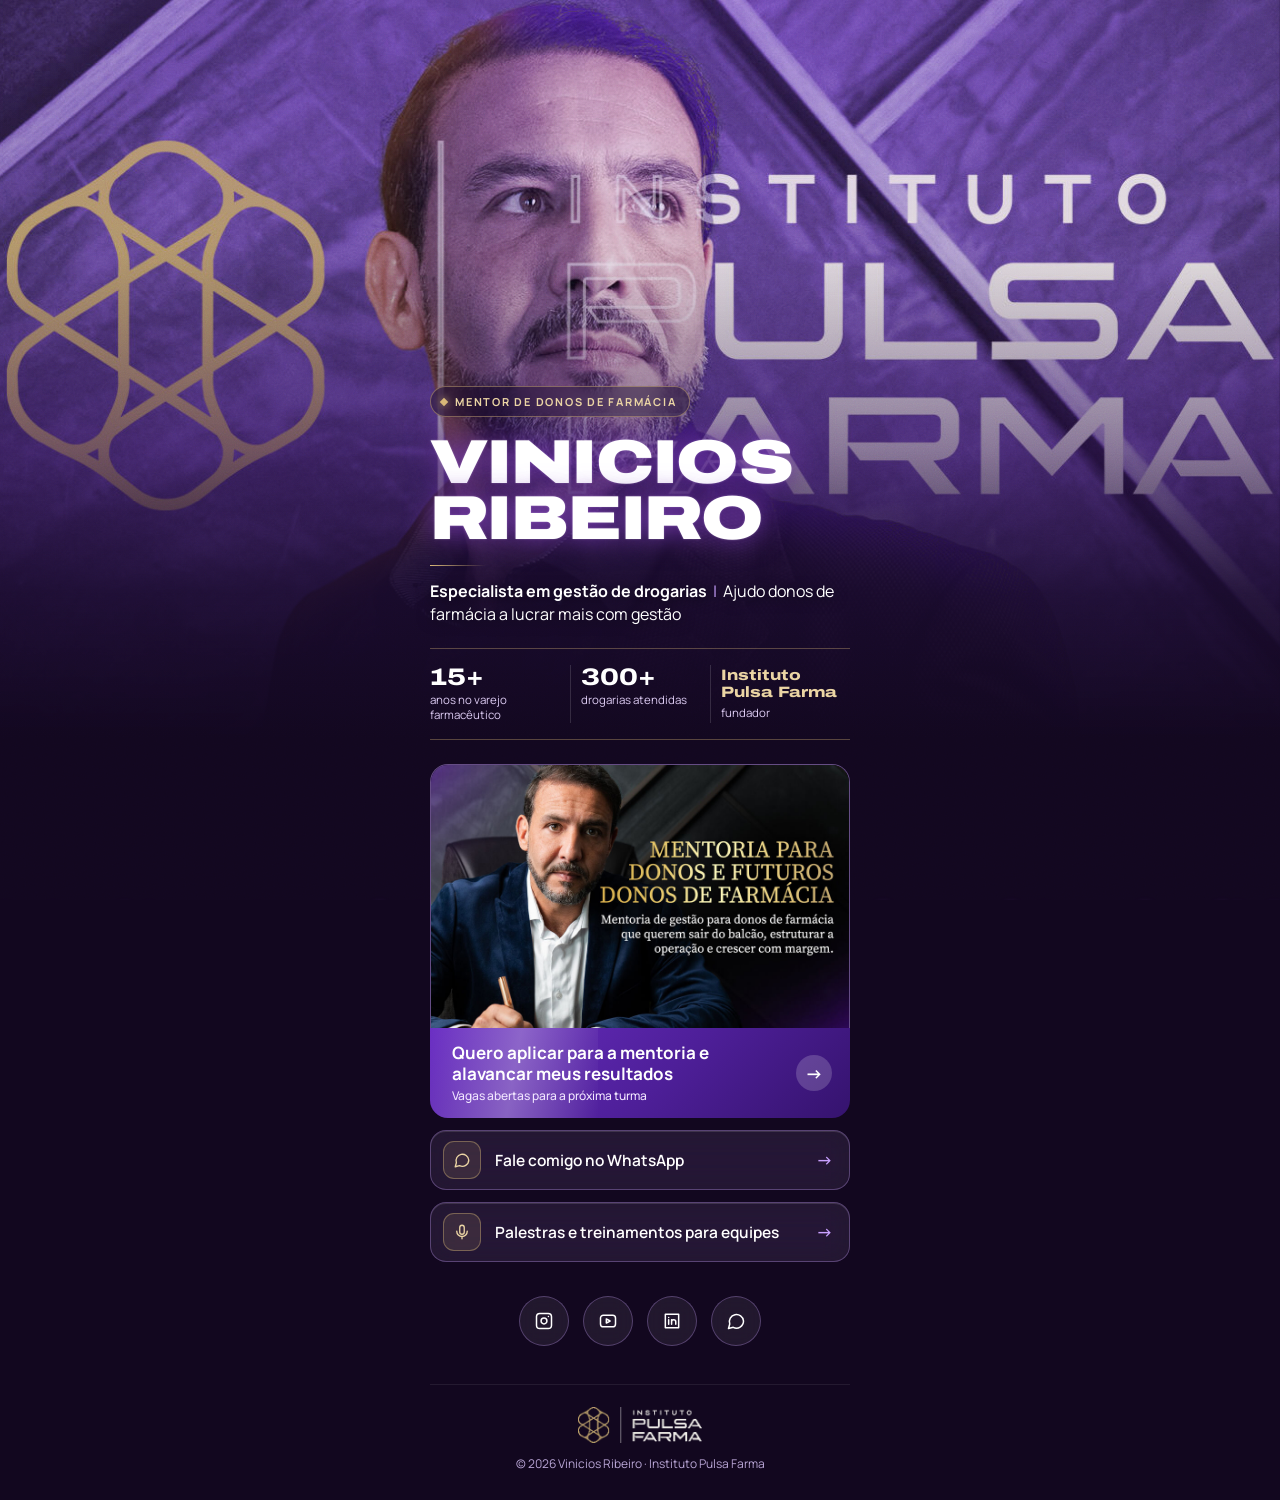
==== bio/index.html @ 01b91b5d "Adiciona página link na bio em /bio Co-Authored-By: Claude Opus 5.5 <noreply@anthropic.com> Claude-S" ====
<!DOCTYPE html>
<html lang="pt-BR">
<head>
<meta charset="utf-8">
<meta name="viewport" content="width=device-width, initial-scale=1, viewport-fit=cover">
<title>Vinicios Ribeiro · Gestão de Drogarias</title>
<meta name="description" content="Especialista em gestão de drogarias. Ajudo donos de farmácia a lucrar mais com gestão.">
<meta name="theme-color" content="#12071F">
<link rel="preconnect" href="https://fonts.googleapis.com">
<link rel="preconnect" href="https://fonts.gstatic.com" crossorigin>
<link href="https://fonts.googleapis.com/css2?family=Archivo:wdth,wght@112,500;125,800;125,900&family=Manrope:wght@400;500;600;700&display=swap" rel="stylesheet">
<link rel="preload" as="image" href="assets/vinicios-bg.jpg">
<link rel="stylesheet" href="styles.css">
</head>
<body>

<!-- Fundo fixo: foto + gradiente roxo + brilho + grão + partículas -->
<div class="bg" aria-hidden="true">
  <div class="bg__glow"></div>
  <div class="bg__photo" id="bg-photo">
    <img src="assets/vinicios-bg.jpg" alt="">
  </div>
  <div class="bg__shade"></div>
  <div class="bg__tint"></div>
  <div class="bg__grain"></div>
  <div id="particles"></div>
</div>

<main class="page">

  <!-- 01 Hero -->
  <section class="hero">
    <div class="badge rise">
      <span class="badge__dot"></span>
      <span class="badge__text">Mentor de donos de farmácia</span>
    </div>
    <h1 class="hero__name rise">Vinicios<br>Ribeiro</h1>
    <div class="hero__rule rise"></div>
    <p class="hero__tagline rise"><strong>Especialista em gestão de drogarias</strong><span class="hero__sep">|</span>Ajudo donos de farmácia a lucrar mais com gestão</p>
  </section>

  <!-- 02 Autoridade -->
  <section class="stats rise" aria-label="Autoridade">
    <div class="stat">
      <span class="stat__value">15+</span>
      <span class="stat__label">anos no varejo farmacêutico</span>
    </div>
    <div class="stat">
      <span class="stat__value">300+</span>
      <span class="stat__label">drogarias atendidas</span>
    </div>
    <div class="stat">
      <span class="stat__value stat__value--brand">Instituto Pulsa Farma</span>
      <span class="stat__label">fundador</span>
    </div>
  </section>

  <!-- Links -->
  <nav class="links" aria-label="Links">
    <!-- Mentoria: capa + botão principal (mesmo link nos dois) -->
    <a class="cta-cover rise" href="/#aplicar" tabindex="-1" aria-hidden="true">
      <img src="assets/capa-mentoria.jpg" alt="Mentoria para donos e futuros donos de farmácia" width="920" height="580">
    </a>
    <a class="cta" href="/#aplicar">
      <span class="cta__sheen"></span>
      <span class="cta__text">
        <span class="cta__title">Quero aplicar para a mentoria e alavancar meus resultados</span>
        <span class="cta__sub">Vagas abertas para a próxima turma</span>
      </span>
      <span class="cta__arrow" aria-hidden="true">→</span>
    </a>

    <a class="link rise" href="https://wa.me/5500000000000" style="animation-delay:.65s">
      <span class="link__icon" aria-hidden="true">
        <svg width="18" height="18" viewBox="0 0 24 24" fill="none" stroke="currentColor" stroke-width="1.8" stroke-linecap="round" stroke-linejoin="round"><path d="M21 12a8.5 8.5 0 0 1-12.3 7.6L3 21l1.5-5.4A8.5 8.5 0 1 1 21 12z"/></svg>
      </span>
      <span class="link__label">Fale comigo no WhatsApp</span>
      <span class="link__arrow" aria-hidden="true">→</span>
    </a>

    <a class="link rise" href="#palestras" style="animation-delay:.75s">
      <span class="link__icon" aria-hidden="true">
        <svg width="18" height="18" viewBox="0 0 24 24" fill="none" stroke="currentColor" stroke-width="1.8" stroke-linecap="round" stroke-linejoin="round"><path d="M12 3a3 3 0 0 0-3 3v6a3 3 0 0 0 6 0V6a3 3 0 0 0-3-3zM5 11a7 7 0 0 0 14 0M12 18v3"/></svg>
      </span>
      <span class="link__label">Palestras e treinamentos para equipes</span>
      <span class="link__arrow" aria-hidden="true">→</span>
    </a>
  </nav>

  <!-- Redes sociais -->
  <div class="socials rise">
    <a class="social" href="#instagram" aria-label="Instagram">
      <svg width="20" height="20" viewBox="0 0 24 24" fill="none" stroke="currentColor" stroke-width="1.8" stroke-linecap="round" stroke-linejoin="round"><path d="M7 3h10a4 4 0 0 1 4 4v10a4 4 0 0 1-4 4H7a4 4 0 0 1-4-4V7a4 4 0 0 1 4-4zM12 8.5a3.5 3.5 0 1 0 0 7 3.5 3.5 0 0 0 0-7zM17.3 6.7h.01"/></svg>
    </a>
    <a class="social" href="#youtube" aria-label="YouTube">
      <svg width="20" height="20" viewBox="0 0 24 24" fill="none" stroke="currentColor" stroke-width="1.8" stroke-linecap="round" stroke-linejoin="round"><path d="M3 8.5A3.5 3.5 0 0 1 6.5 5h11A3.5 3.5 0 0 1 21 8.5v7a3.5 3.5 0 0 1-3.5 3.5h-11A3.5 3.5 0 0 1 3 15.5zM10 9.5v5l4.5-2.5z"/></svg>
    </a>
    <a class="social" href="#linkedin" aria-label="LinkedIn">
      <svg width="20" height="20" viewBox="0 0 24 24" fill="none" stroke="currentColor" stroke-width="1.8" stroke-linecap="round" stroke-linejoin="round"><path d="M4 4h16v16H4zM8 10.5V16M8 7.8v.01M11.5 16v-5.5M11.5 13a2.5 2.5 0 0 1 5 0v3"/></svg>
    </a>
    <a class="social" href="https://wa.me/5500000000000" aria-label="WhatsApp">
      <svg width="20" height="20" viewBox="0 0 24 24" fill="none" stroke="currentColor" stroke-width="1.8" stroke-linecap="round" stroke-linejoin="round"><path d="M21 12a8.5 8.5 0 0 1-12.3 7.6L3 21l1.5-5.4A8.5 8.5 0 1 1 21 12z"/></svg>
    </a>
  </div>

  <footer class="footer">
    <img class="footer__logo" src="assets/pulsa-farma-logo.webp" alt="Instituto Pulsa Farma" width="132" height="36" loading="lazy">
    <span class="footer__copy">© 2026 Vinicios Ribeiro · Instituto Pulsa Farma</span>
  </footer>
</main>

<script src="script.js" defer></script>
</body>
</html>
---- bio/styles.css ----
/* Link na bio — Vinicios Ribeiro */

:root {
  --deep: #12071F;
  --base: #1A0B2E;
  --lilac: #C9A2FF;
  --lilac-soft: #DCCBF2;
  --gold: #D9B878;
  --gold-soft: #EBD5A4;
  --ease: cubic-bezier(.2, .8, .2, 1);
}

*, *::before, *::after { box-sizing: border-box; }

html, body {
  margin: 0;
  padding: 0;
  background: var(--deep);
  color: #fff;
  -webkit-font-smoothing: antialiased;
  -webkit-tap-highlight-color: transparent;
}

a { color: #fff; text-decoration: none; }
a:hover { color: #E9D9FF; }

@keyframes rise   { from { opacity: 0; transform: translateY(28px); } to { opacity: 1; transform: none; } }
@keyframes pulse {
  0%, 100% { box-shadow: 0 0 0 1px rgba(196,154,255,.55) inset, 0 10px 30px -6px rgba(139,61,255,.65), 0 0 0 0 rgba(168,85,247,.45); }
  50%      { box-shadow: 0 0 0 1px rgba(214,180,255,.8) inset, 0 12px 44px -4px rgba(168,85,247,.9), 0 0 0 10px rgba(168,85,247,0); }
}
@keyframes float  { 0% { transform: translateY(0); opacity: 0; } 15% { opacity: .9; } 100% { transform: translateY(-110vh); opacity: 0; } }
@keyframes glow   { 0%, 100% { opacity: .85; transform: translate(-50%, 0) scale(1); } 50% { opacity: 1; transform: translate(-50%, 0) scale(1.06); } }
@keyframes sheen  { from { transform: translateX(-120%); } to { transform: translateX(220%); } }

.rise { animation: rise .8s var(--ease) both; }

/* ── Background ─────────────────────────────────────────── */

.bg {
  position: fixed;
  inset: 0;
  overflow: hidden;
  z-index: 0;
  background: var(--base);
}
.bg__glow {
  position: absolute;
  left: 50%;
  top: 6%;
  width: 120vmax;
  height: 90vh;
  transform: translate(-50%, 0);
  background: radial-gradient(closest-side, rgba(168,85,247,.75), rgba(139,61,255,.35) 45%, rgba(26,11,46,0) 75%);
  animation: glow 7s ease-in-out infinite;
  pointer-events: none;
}
.bg__photo {
  position: absolute;
  left: 0;
  right: 0;
  top: 0;
  height: 118%;
  will-change: transform;
}
.bg__photo img {
  display: block;
  width: 100%;
  height: 100%;
  object-fit: cover;
  object-position: center;
}
.bg__shade {
  position: absolute;
  inset: 0;
  pointer-events: none;
  background: linear-gradient(180deg, rgba(45,16,80,0) 0%, rgba(45,16,80,.08) 28%, rgba(45,16,80,.55) 50%, rgba(26,11,46,.92) 66%, var(--deep) 82%);
}
.bg__tint {
  position: absolute;
  inset: 0;
  pointer-events: none;
  background: radial-gradient(120% 60% at 50% 0%, rgba(139,61,255,.18), transparent 60%);
}
.bg__grain {
  position: absolute;
  inset: 0;
  pointer-events: none;
  opacity: .14;
  mix-blend-mode: overlay;
  background-image: url("data:image/svg+xml;utf8,<svg xmlns='http://www.w3.org/2000/svg' width='160' height='160'><filter id='n'><feTurbulence type='fractalNoise' baseFrequency='.9' numOctaves='2' stitchTiles='stitch'/></filter><rect width='100%' height='100%' filter='url(%23n)'/></svg>");
}
.particle {
  position: absolute;
  bottom: -12px;
  border-radius: 50%;
  background: var(--lilac);
  box-shadow: 0 0 8px 2px rgba(168,85,247,.8);
  pointer-events: none;
  animation: float linear infinite;
}

/* ── Layout ─────────────────────────────────────────────── */

.page {
  position: relative;
  z-index: 1;
  max-width: 460px;
  margin: 0 auto;
  padding: 0 20px calc(28px + env(safe-area-inset-bottom));
  font-family: Manrope, system-ui, sans-serif;
}

/* 01 Hero */
.hero {
  min-height: clamp(420px, 72svh, 720px);
  display: flex;
  flex-direction: column;
  justify-content: flex-end;
  padding-bottom: 22px;
}
.badge {
  display: flex;
  align-items: center;
  gap: 8px;
  align-self: flex-start;
  padding: 7px 12px 7px 10px;
  margin-bottom: 18px;
  border-radius: 999px;
  background: rgba(26,11,46,.45);
  border: 1px solid rgba(217,184,120,.45);
  backdrop-filter: blur(10px);
  -webkit-backdrop-filter: blur(10px);
  animation-duration: .7s;
  animation-delay: .1s;
}
.badge__dot {
  width: 6px;
  height: 6px;
  transform: rotate(45deg);
  background: var(--gold);
  box-shadow: 0 0 8px rgba(217,184,120,.8);
}
.badge__text {
  font-size: 11px;
  font-weight: 700;
  letter-spacing: .16em;
  text-transform: uppercase;
  color: var(--gold-soft);
}
.hero__name {
  margin: 0;
  font-family: Archivo, sans-serif;
  font-stretch: 125%;
  font-weight: 900;
  font-size: clamp(44px, 13.5vw, 62px);
  line-height: .9;
  letter-spacing: -.01em;
  text-transform: uppercase;
  text-shadow: 0 0 28px rgba(168,85,247,.75), 0 0 2px rgba(255,255,255,.4), 0 4px 24px rgba(10,3,20,.6);
  animation-delay: .2s;
}
.hero__rule {
  width: 56px;
  height: 1px;
  margin: 18px 0 14px;
  background: linear-gradient(90deg, var(--gold), rgba(217,184,120,0));
  animation-delay: .3s;
}
.hero__tagline {
  margin: 0;
  font-size: 16px;
  line-height: 1.45;
  text-wrap: pretty;
  text-shadow: 0 2px 14px rgba(10,3,20,.7);
  animation-delay: .35s;
}
.hero__tagline strong { font-weight: 700; }
.hero__sep { color: var(--lilac); padding: 0 6px; }

/* 02 Autoridade */
.stats {
  display: grid;
  grid-template-columns: repeat(3, minmax(0, 1fr));
  padding: 16px 0;
  margin-bottom: 24px;
  border-top: 1px solid rgba(217,184,120,.35);
  border-bottom: 1px solid rgba(217,184,120,.35);
  animation-duration: .7s;
  animation-delay: .45s;
}
.stat {
  display: flex;
  flex-direction: column;
  gap: 4px;
  padding: 0 10px;
  border-left: 1px solid rgba(255,255,255,.14);
}
.stat:first-child { padding-left: 0; border-left: none; }
.stat:last-child { padding-right: 0; }
.stat__value {
  font-family: Archivo, sans-serif;
  font-stretch: 125%;
  font-weight: 800;
  font-size: 24px;
  line-height: 1;
}
.stat__value--brand {
  font-size: 15px;
  line-height: 1.15;
  color: var(--gold-soft);
  padding-top: 2px;
}
.stat__label {
  font-size: 11.5px;
  line-height: 1.3;
  color: var(--lilac-soft);
}

/* Links */
.links {
  display: flex;
  flex-direction: column;
  gap: 12px;
}

.cta-cover {
  display: block;
  margin-bottom: -12px;
  border-radius: 18px 18px 0 0;
  overflow: hidden;
  border: 1px solid rgba(201,162,255,.45);
  border-bottom: none;
  animation-duration: .6s;
  animation-delay: .5s;
}
.cta-cover img {
  display: block;
  width: 100%;
  height: auto;
  aspect-ratio: 1435 / 904;
  object-fit: cover;
}

.cta {
  position: relative;
  overflow: hidden;
  display: flex;
  align-items: center;
  justify-content: space-between;
  gap: 12px;
  min-height: 72px;
  padding: 14px 18px 14px 22px;
  border-radius: 0 0 18px 18px;
  background: linear-gradient(135deg, #6B2FC4 0%, #4E1F99 55%, #35136E 100%);
  font-weight: 700;
  font-size: 17px;
  color: #fff;
  animation: rise .6s var(--ease) .55s both, pulse 2.6s ease-in-out 1.2s infinite;
  transition: transform .2s ease, filter .2s ease;
}
.cta:hover { color: #fff; transform: scale(1.025); filter: brightness(1.1); }
.cta:active { transform: scale(.985); }
.cta__sheen {
  position: absolute;
  top: 0;
  bottom: 0;
  left: 0;
  width: 40%;
  background: linear-gradient(100deg, transparent, rgba(255,255,255,.28), transparent);
  animation: sheen 3.6s ease-in-out 1.6s infinite;
  pointer-events: none;
}
.cta__text {
  position: relative;
  display: flex;
  flex-direction: column;
  gap: 2px;
}
.cta__title { line-height: 1.25; text-wrap: pretty; }
.cta__sub { font-size: 12px; font-weight: 500; color: #F1E6FF; }
.cta__arrow {
  position: relative;
  flex: none;
  width: 36px;
  height: 36px;
  border-radius: 50%;
  background: rgba(255,255,255,.18);
  display: flex;
  align-items: center;
  justify-content: center;
  font-size: 18px;
}

.link {
  display: flex;
  align-items: center;
  gap: 14px;
  min-height: 60px;
  padding: 0 16px 0 12px;
  border-radius: 16px;
  background: rgba(255,255,255,.07);
  border: 1px solid rgba(201,162,255,.32);
  box-shadow: inset 0 1px 0 rgba(255,255,255,.12);
  backdrop-filter: blur(14px) saturate(140%);
  -webkit-backdrop-filter: blur(14px) saturate(140%);
  font-weight: 600;
  font-size: 15.5px;
  color: #fff;
  animation-duration: .6s;
  transition: transform .2s ease, box-shadow .2s ease, border-color .2s ease, background .2s ease;
}
.link:hover {
  color: #fff;
  transform: scale(1.02);
  background: rgba(139,61,255,.18);
  border-color: rgba(201,162,255,.75);
  box-shadow: inset 0 1px 0 rgba(255,255,255,.18), 0 8px 28px -6px rgba(139,61,255,.7);
}
.link:active { transform: scale(.985); }
.link__icon {
  flex: none;
  width: 38px;
  height: 38px;
  border-radius: 11px;
  display: flex;
  align-items: center;
  justify-content: center;
  background: rgba(217,184,120,.12);
  border: 1px solid rgba(217,184,120,.4);
  color: var(--gold-soft);
}
.link__label { flex: 1; min-width: 0; }
.link__arrow { color: var(--lilac); font-size: 17px; }

/* Redes sociais */
.socials {
  display: flex;
  justify-content: center;
  gap: 14px;
  margin-top: 34px;
  animation-duration: .6s;
  animation-delay: 1.15s;
}
.social {
  width: 50px;
  height: 50px;
  border-radius: 50%;
  display: flex;
  align-items: center;
  justify-content: center;
  background: rgba(255,255,255,.07);
  border: 1px solid rgba(201,162,255,.3);
  backdrop-filter: blur(10px);
  -webkit-backdrop-filter: blur(10px);
  color: #fff;
  transition: transform .2s ease, box-shadow .2s ease, border-color .2s ease;
}
.social:hover {
  color: #fff;
  transform: scale(1.08);
  border-color: rgba(201,162,255,.8);
  box-shadow: 0 0 20px rgba(139,61,255,.65);
}

/* Rodapé */
.footer {
  display: flex;
  flex-direction: column;
  align-items: center;
  gap: 12px;
  margin-top: 38px;
  padding-top: 22px;
  border-top: 1px solid rgba(255,255,255,.08);
}
.footer__logo {
  display: block;
  max-width: 100%;
  width: 132px;
  height: 36px;
  object-fit: contain;
}
.footer__copy { font-size: 12px; color: #B9A6D6; }

/* Acessibilidade: menos movimento */
@media (prefers-reduced-motion: reduce) {
  *, *::before, *::after {
    animation-duration: .01ms !important;
    animation-iteration-count: 1 !important;
    transition-duration: .01ms !important;
  }
  .particle, .cta__sheen { display: none; }
}
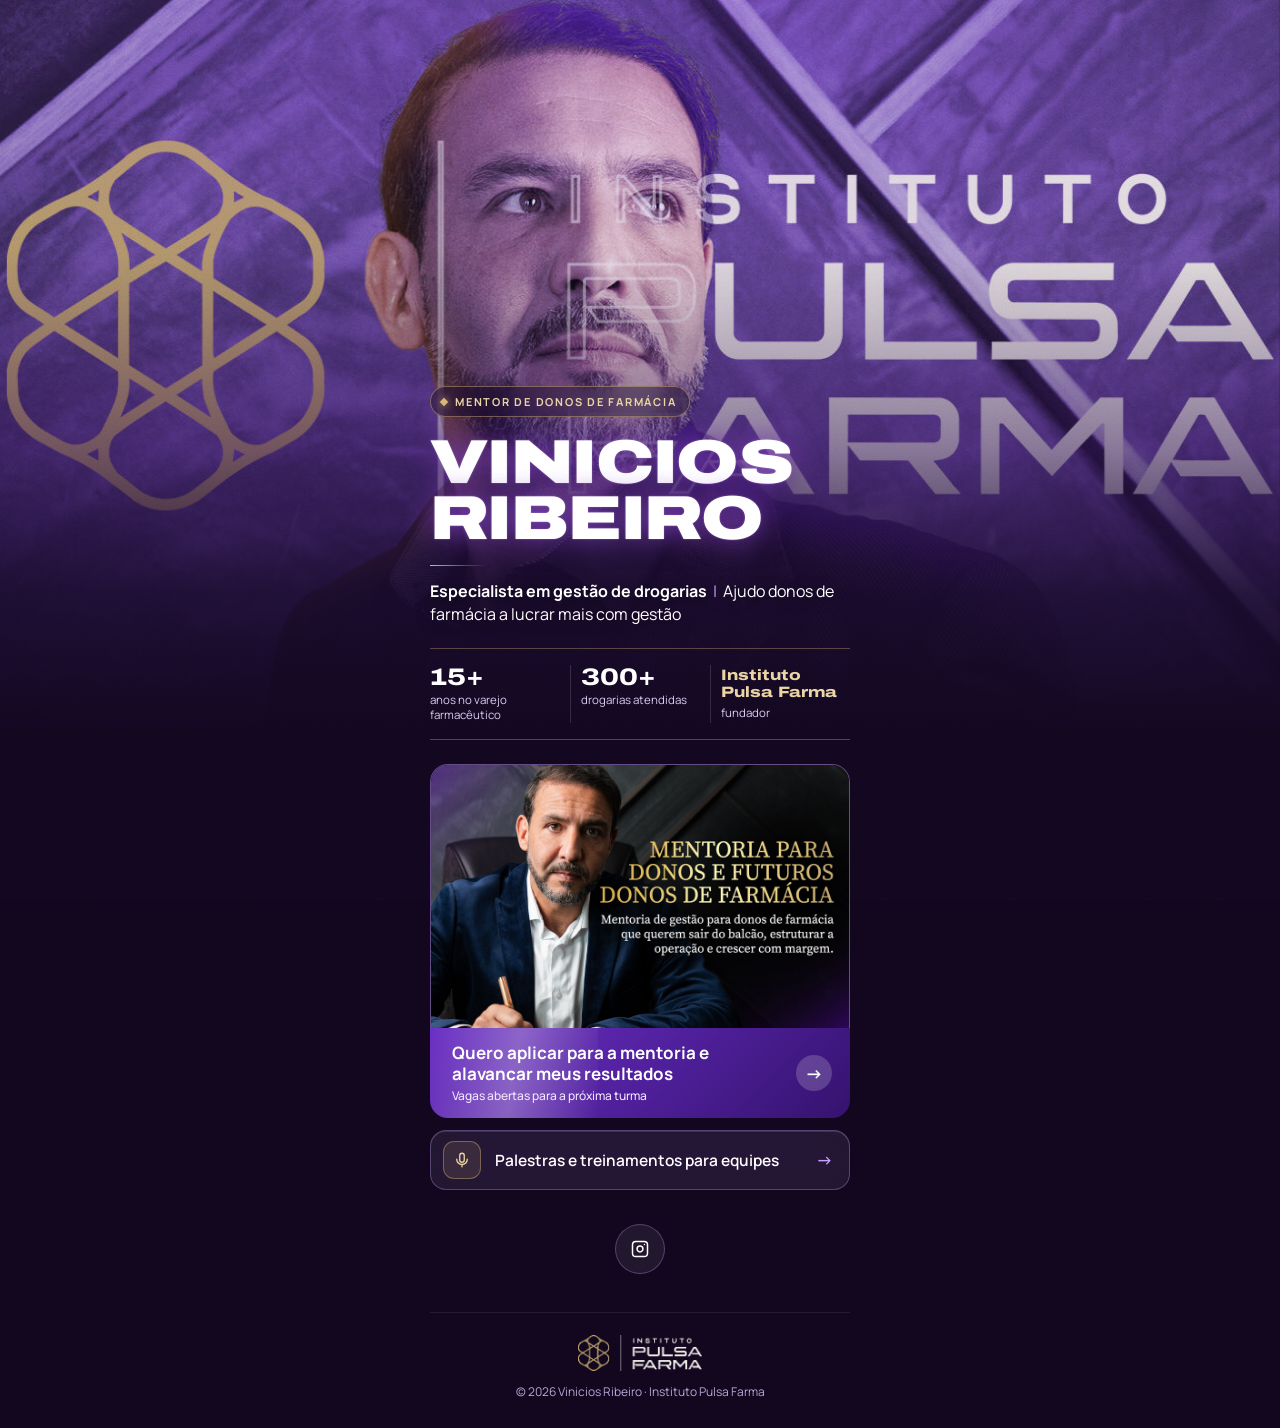
==== commit ea721d7d: "Usa apenas o Instagram como canal de contato em todas as páginas Co-Authored-By: Claude Sonnet 5.5 <" ====
--- a/bio/index.html
+++ b/bio/index.html
@@ -1,6 +1,13 @@
 <!DOCTYPE html>
 <html lang="pt-BR">
 <head>
+<!-- Google Tag Manager -->
+<script>(function(w,d,s,l,i){w[l]=w[l]||[];w[l].push({'gtm.start':
+new Date().getTime(),event:'gtm.js'});var f=d.getElementsByTagName(s)[0],
+j=d.createElement(s),dl=l!='dataLayer'?'&l='+l:'';j.async=true;j.src=
+'https://www.googletagmanager.com/gtm.js?id='+i+dl;f.parentNode.insertBefore(j,f);
+})(window,document,'script','dataLayer','GTM-WVB7XG47');</script>
+<!-- End Google Tag Manager -->
 <meta charset="utf-8">
 <meta name="viewport" content="width=device-width, initial-scale=1, viewport-fit=cover">
 <title>Vinicios Ribeiro · Gestão de Drogarias</title>
@@ -13,6 +20,10 @@
 <link rel="stylesheet" href="styles.css">
 </head>
 <body>
+<!-- Google Tag Manager (noscript) -->
+<noscript><iframe src="https://www.googletagmanager.com/ns.html?id=GTM-WVB7XG47"
+height="0" width="0" style="display:none;visibility:hidden"></iframe></noscript>
+<!-- End Google Tag Manager (noscript) -->
 
 <!-- Fundo fixo: foto + gradiente roxo + brilho + grão + partículas -->
 <div class="bg" aria-hidden="true">
@@ -70,14 +81,6 @@
       <span class="cta__arrow" aria-hidden="true">→</span>
     </a>
 
-    <a class="link rise" href="https://wa.me/5500000000000" style="animation-delay:.65s">
-      <span class="link__icon" aria-hidden="true">
-        <svg width="18" height="18" viewBox="0 0 24 24" fill="none" stroke="currentColor" stroke-width="1.8" stroke-linecap="round" stroke-linejoin="round"><path d="M21 12a8.5 8.5 0 0 1-12.3 7.6L3 21l1.5-5.4A8.5 8.5 0 1 1 21 12z"/></svg>
-      </span>
-      <span class="link__label">Fale comigo no WhatsApp</span>
-      <span class="link__arrow" aria-hidden="true">→</span>
-    </a>
-
     <a class="link rise" href="#palestras" style="animation-delay:.75s">
       <span class="link__icon" aria-hidden="true">
         <svg width="18" height="18" viewBox="0 0 24 24" fill="none" stroke="currentColor" stroke-width="1.8" stroke-linecap="round" stroke-linejoin="round"><path d="M12 3a3 3 0 0 0-3 3v6a3 3 0 0 0 6 0V6a3 3 0 0 0-3-3zM5 11a7 7 0 0 0 14 0M12 18v3"/></svg>
@@ -89,17 +92,8 @@
 
   <!-- Redes sociais -->
   <div class="socials rise">
-    <a class="social" href="#instagram" aria-label="Instagram">
+    <a class="social" href="https://www.instagram.com/vinicios.ribeiiro/" target="_blank" rel="noopener" aria-label="Instagram">
       <svg width="20" height="20" viewBox="0 0 24 24" fill="none" stroke="currentColor" stroke-width="1.8" stroke-linecap="round" stroke-linejoin="round"><path d="M7 3h10a4 4 0 0 1 4 4v10a4 4 0 0 1-4 4H7a4 4 0 0 1-4-4V7a4 4 0 0 1 4-4zM12 8.5a3.5 3.5 0 1 0 0 7 3.5 3.5 0 0 0 0-7zM17.3 6.7h.01"/></svg>
-    </a>
-    <a class="social" href="#youtube" aria-label="YouTube">
-      <svg width="20" height="20" viewBox="0 0 24 24" fill="none" stroke="currentColor" stroke-width="1.8" stroke-linecap="round" stroke-linejoin="round"><path d="M3 8.5A3.5 3.5 0 0 1 6.5 5h11A3.5 3.5 0 0 1 21 8.5v7a3.5 3.5 0 0 1-3.5 3.5h-11A3.5 3.5 0 0 1 3 15.5zM10 9.5v5l4.5-2.5z"/></svg>
-    </a>
-    <a class="social" href="#linkedin" aria-label="LinkedIn">
-      <svg width="20" height="20" viewBox="0 0 24 24" fill="none" stroke="currentColor" stroke-width="1.8" stroke-linecap="round" stroke-linejoin="round"><path d="M4 4h16v16H4zM8 10.5V16M8 7.8v.01M11.5 16v-5.5M11.5 13a2.5 2.5 0 0 1 5 0v3"/></svg>
-    </a>
-    <a class="social" href="https://wa.me/5500000000000" aria-label="WhatsApp">
-      <svg width="20" height="20" viewBox="0 0 24 24" fill="none" stroke="currentColor" stroke-width="1.8" stroke-linecap="round" stroke-linejoin="round"><path d="M21 12a8.5 8.5 0 0 1-12.3 7.6L3 21l1.5-5.4A8.5 8.5 0 1 1 21 12z"/></svg>
     </a>
   </div>
 
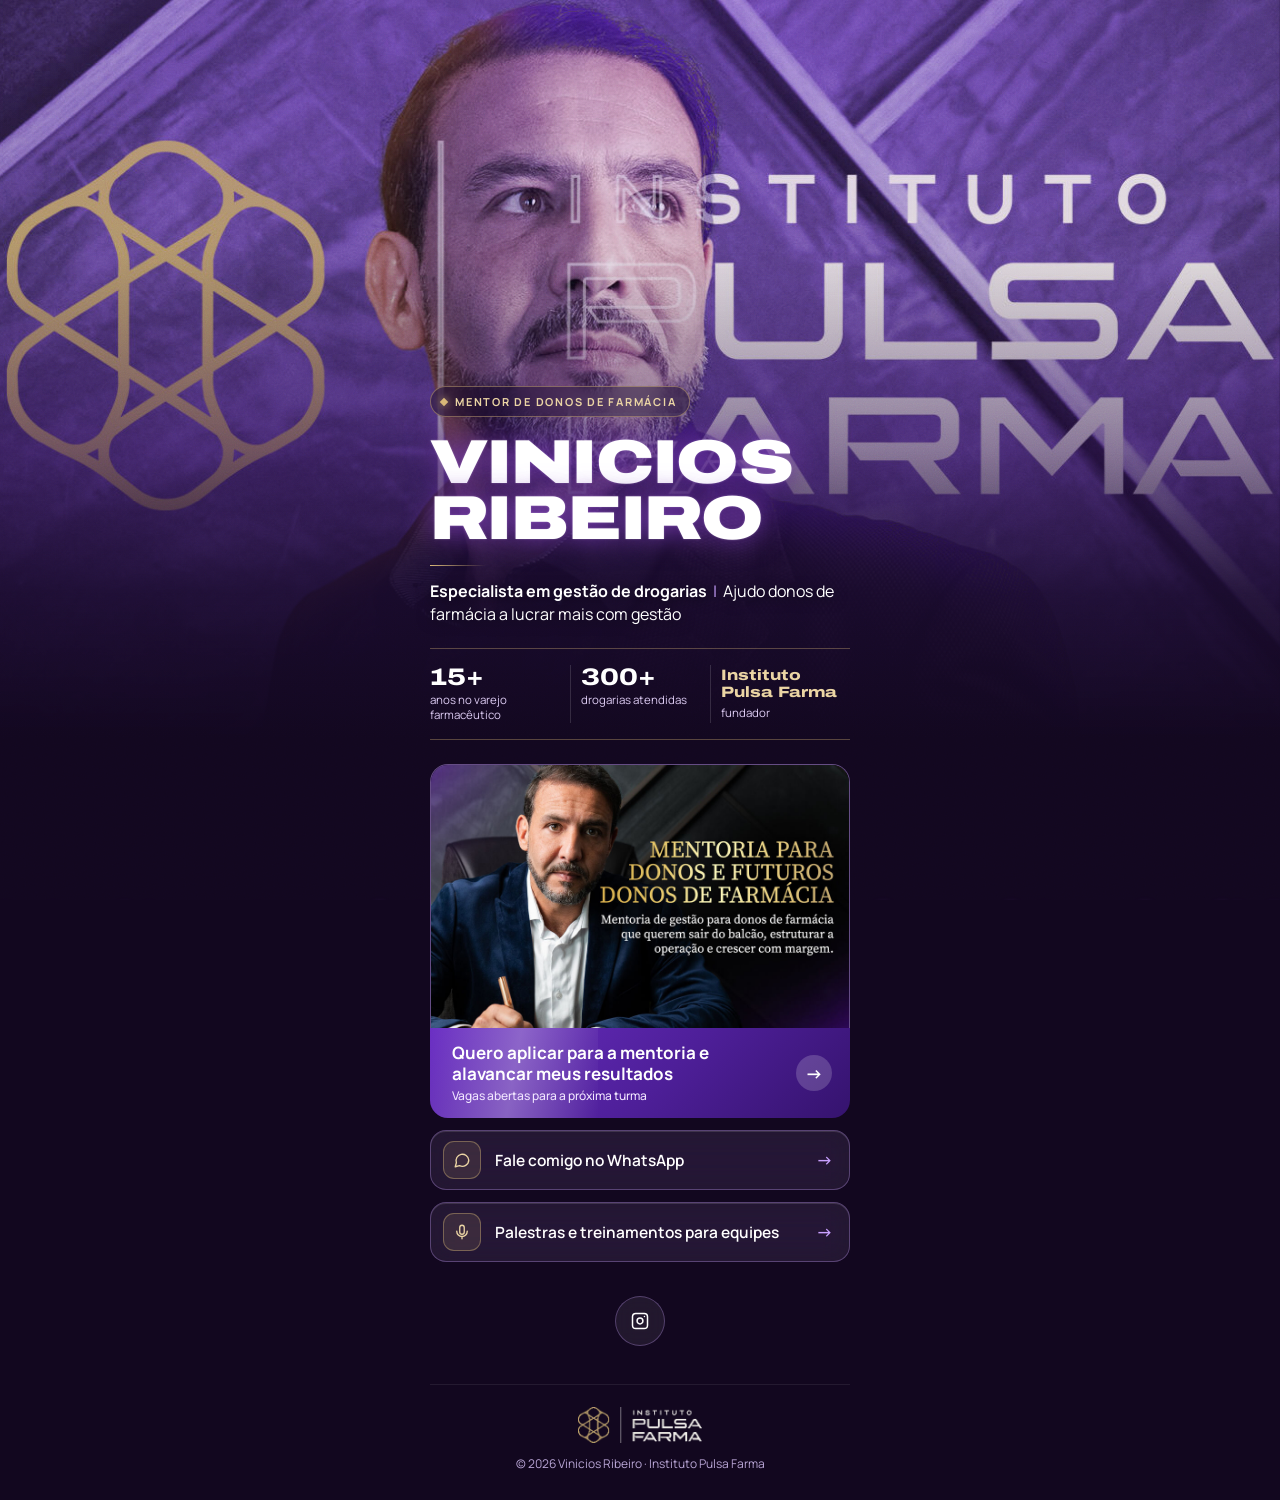
==== commit ec25843a: "Restaura WhatsApp apontando para +55 21 98879-2087; Instagram como único endereço/rede Co-Authored-B" ====
--- a/bio/index.html
+++ b/bio/index.html
@@ -81,6 +81,14 @@
       <span class="cta__arrow" aria-hidden="true">→</span>
     </a>
 
+    <a class="link rise" href="https://wa.me/5521988792087" style="animation-delay:.65s">
+      <span class="link__icon" aria-hidden="true">
+        <svg width="18" height="18" viewBox="0 0 24 24" fill="none" stroke="currentColor" stroke-width="1.8" stroke-linecap="round" stroke-linejoin="round"><path d="M21 12a8.5 8.5 0 0 1-12.3 7.6L3 21l1.5-5.4A8.5 8.5 0 1 1 21 12z"/></svg>
+      </span>
+      <span class="link__label">Fale comigo no WhatsApp</span>
+      <span class="link__arrow" aria-hidden="true">→</span>
+    </a>
+
     <a class="link rise" href="#palestras" style="animation-delay:.75s">
       <span class="link__icon" aria-hidden="true">
         <svg width="18" height="18" viewBox="0 0 24 24" fill="none" stroke="currentColor" stroke-width="1.8" stroke-linecap="round" stroke-linejoin="round"><path d="M12 3a3 3 0 0 0-3 3v6a3 3 0 0 0 6 0V6a3 3 0 0 0-3-3zM5 11a7 7 0 0 0 14 0M12 18v3"/></svg>
